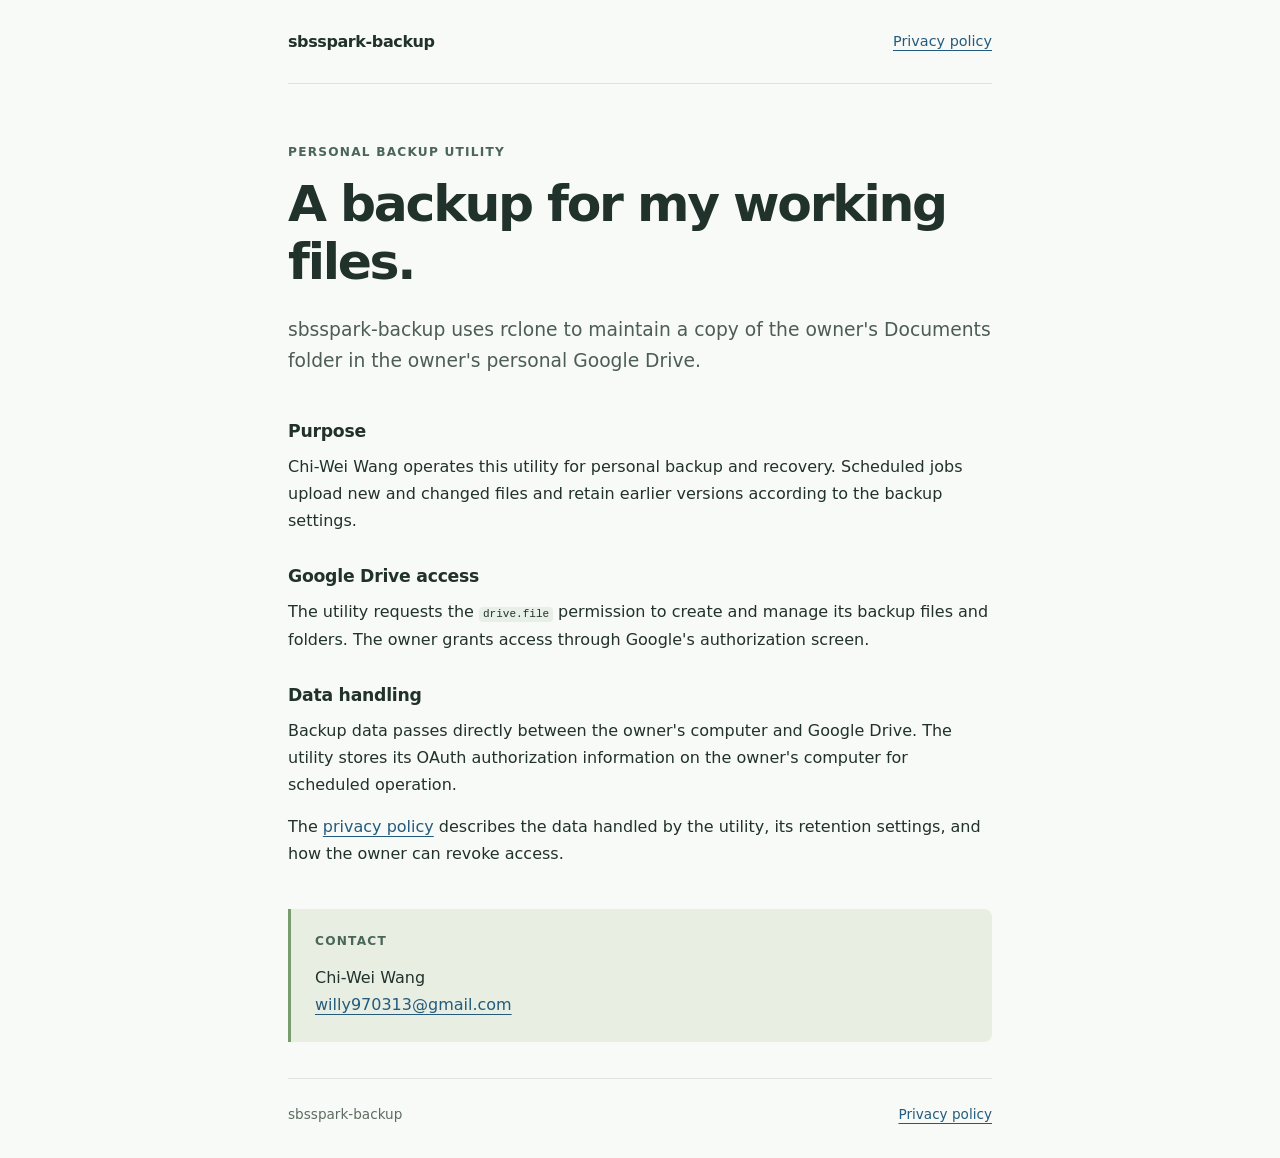
==== index.html @ 2d3f7f0b "Add OAuth app homepage and privacy policy" ====
<!doctype html>
<html lang="en">
<head>
  <meta charset="utf-8">
  <meta name="viewport" content="width=device-width, initial-scale=1">
  <meta name="description" content="Information about sbsspark-backup, a personal backup utility that uses rclone and Google Drive.">
  <title>sbsspark-backup</title>
  <link rel="stylesheet" href="style.css">
</head>
<body>
  <a class="skip-link" href="#main">Skip to content</a>
  <header class="site-header">
    <a class="wordmark" href="./" aria-current="page">sbsspark-backup</a>
    <nav aria-label="Main navigation"><a href="privacy.html">Privacy policy</a></nav>
  </header>
  <main id="main">
    <p class="eyebrow">Personal backup utility</p>
    <h1>A backup for my working files.</h1>
    <p class="lead">sbsspark-backup uses rclone to maintain a copy of the owner's Documents folder in the owner's personal Google Drive.</p>
    <section aria-labelledby="purpose">
      <h2 id="purpose">Purpose</h2>
      <p>Chi-Wei Wang operates this utility for personal backup and recovery. Scheduled jobs upload new and changed files and retain earlier versions according to the backup settings.</p>
    </section>
    <section aria-labelledby="access">
      <h2 id="access">Google Drive access</h2>
      <p>The utility requests the <code>drive.file</code> permission to create and manage its backup files and folders. The owner grants access through Google's authorization screen.</p>
    </section>
    <section aria-labelledby="handling">
      <h2 id="handling">Data handling</h2>
      <p>Backup data passes directly between the owner's computer and Google Drive. The utility stores its OAuth authorization information on the owner's computer for scheduled operation.</p>
      <p>The <a href="privacy.html">privacy policy</a> describes the data handled by the utility, its retention settings, and how the owner can revoke access.</p>
    </section>
    <aside class="contact" aria-label="Contact">
      <p class="eyebrow">Contact</p>
      <p>Chi-Wei Wang<br><a href="mailto:willy970313@gmail.com">willy970313@gmail.com</a></p>
    </aside>
  </main>
  <footer><span>sbsspark-backup</span><a href="privacy.html">Privacy policy</a></footer>
</body>
</html>
---- style.css ----
:root {
  color-scheme: light;
  font-family: ui-sans-serif, system-ui, -apple-system, BlinkMacSystemFont, "Segoe UI", sans-serif;
  color: #21312c;
  background: #f8faf7;
  line-height: 1.7;
  font-synthesis: none;
  text-rendering: optimizeLegibility;
  -webkit-font-smoothing: antialiased;
}
* { box-sizing: border-box; }
body { max-width: 760px; margin: 0 auto; padding: 0 28px; }
a { color: #245b7d; text-underline-offset: 4px; }
a:hover { color: #173e56; }
a:focus-visible { outline: 3px solid #347e5c; outline-offset: 5px; }
.skip-link { position: absolute; top: -100px; padding: 8px 16px; background: white; }
.skip-link:focus { top: 12px; }
.site-header { display: flex; justify-content: space-between; align-items: center; gap: 20px; padding: 28px 0; border-bottom: 1px solid #dce4db; }
.wordmark { color: #21312c; font-weight: 700; text-decoration: none; letter-spacing: -.025em; }
nav { font-size: .9rem; }
main { padding: 58px 0 36px; }
.eyebrow { color: #4a6657; font-size: .76rem; font-weight: 650; letter-spacing: .1em; text-transform: uppercase; margin: 0 0 12px; }
h1 { font-size: clamp(2.1rem, 6vw, 3.15rem); line-height: 1.15; letter-spacing: -.045em; font-weight: 650; margin: 0 0 24px; }
.lead { color: #4d5d54; font-size: 1.17rem; line-height: 1.65; margin: 0 0 42px; }
section { margin: 0 0 30px; }
h2 { font-size: 1.08rem; line-height: 1.4; letter-spacing: -.015em; margin: 0 0 10px; }
p { margin: 0 0 14px; }
code { font-size: .85em; background: #e8efe6; border-radius: 4px; padding: .12em .35em; overflow-wrap: anywhere; }
.contact { background: #e8efe2; border-left: 3px solid #7a9b6d; margin: 42px 0 0; padding: 22px 24px 10px; border-radius: 0 8px 8px 0; }
footer { display: flex; justify-content: space-between; gap: 20px; padding: 24px 0 32px; border-top: 1px solid #dce4db; color: #5c6c60; font-size: .85rem; }
@media (max-width: 480px) {
  body { padding: 0 20px; }
  .site-header { padding: 22px 0; gap: 12px; }
  .wordmark { font-size: .95rem; }
  nav { font-size: .8rem; }
  main { padding-top: 40px; }
  .lead { font-size: 1.08rem; }
}
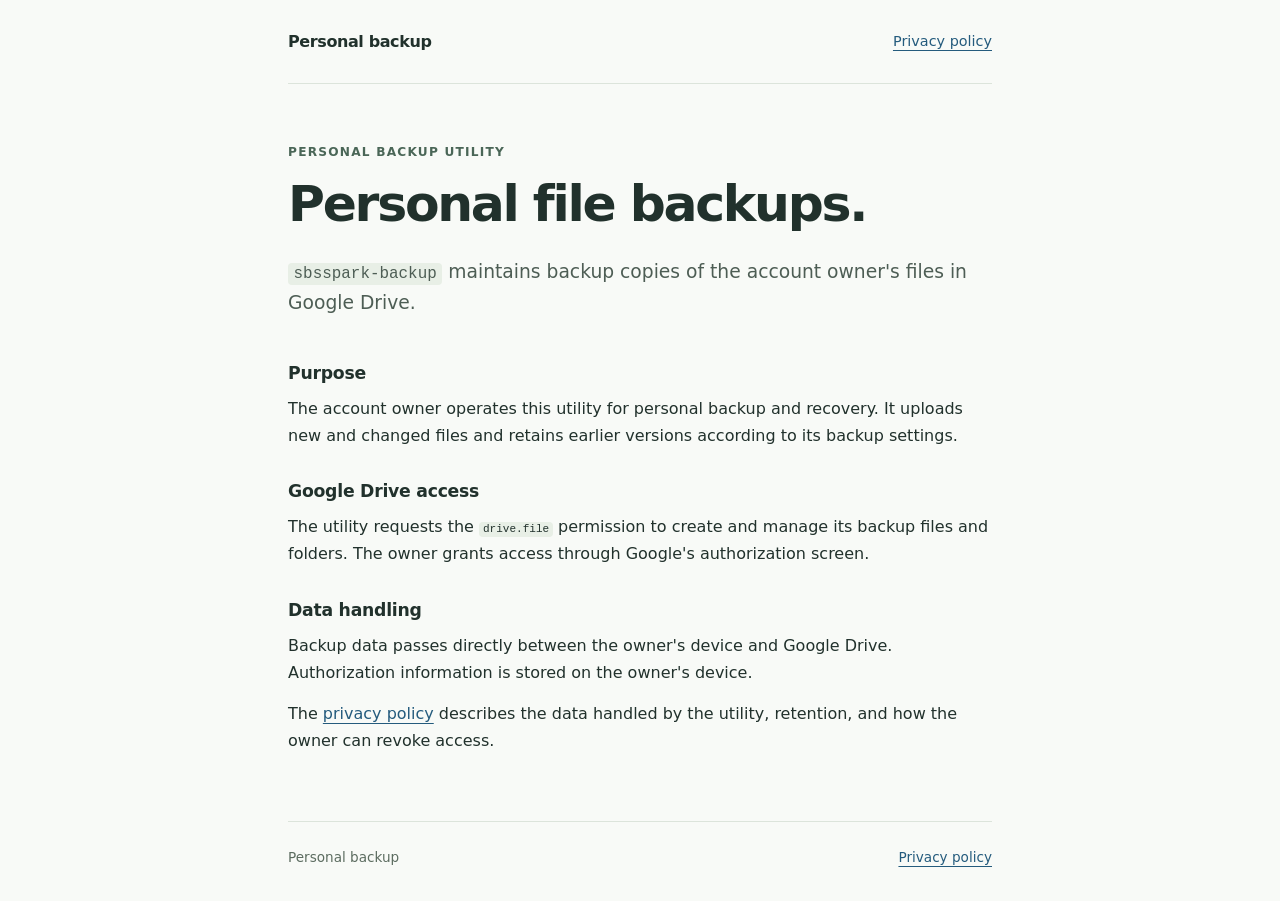
==== commit ef7fb7dd: "Minimize identifying information on public pages" ====
--- a/index.html
+++ b/index.html
@@ -3,23 +3,24 @@
 <head>
   <meta charset="utf-8">
   <meta name="viewport" content="width=device-width, initial-scale=1">
-  <meta name="description" content="Information about sbsspark-backup, a personal backup utility that uses rclone and Google Drive.">
-  <title>sbsspark-backup</title>
+  <meta name="description" content="A personal utility for backing up files to Google Drive.">
+  <meta name="robots" content="noindex">
+  <title>Personal backup utility</title>
   <link rel="stylesheet" href="style.css">
 </head>
 <body>
   <a class="skip-link" href="#main">Skip to content</a>
   <header class="site-header">
-    <a class="wordmark" href="./" aria-current="page">sbsspark-backup</a>
+    <a class="wordmark" href="./" aria-current="page">Personal backup</a>
     <nav aria-label="Main navigation"><a href="privacy.html">Privacy policy</a></nav>
   </header>
   <main id="main">
     <p class="eyebrow">Personal backup utility</p>
-    <h1>A backup for my working files.</h1>
-    <p class="lead">sbsspark-backup uses rclone to maintain a copy of the owner's Documents folder in the owner's personal Google Drive.</p>
+    <h1>Personal file backups.</h1>
+    <p class="lead"><code>sbsspark-backup</code> maintains backup copies of the account owner's files in Google Drive.</p>
     <section aria-labelledby="purpose">
       <h2 id="purpose">Purpose</h2>
-      <p>Chi-Wei Wang operates this utility for personal backup and recovery. Scheduled jobs upload new and changed files and retain earlier versions according to the backup settings.</p>
+      <p>The account owner operates this utility for personal backup and recovery. It uploads new and changed files and retains earlier versions according to its backup settings.</p>
     </section>
     <section aria-labelledby="access">
       <h2 id="access">Google Drive access</h2>
@@ -27,14 +28,10 @@
     </section>
     <section aria-labelledby="handling">
       <h2 id="handling">Data handling</h2>
-      <p>Backup data passes directly between the owner's computer and Google Drive. The utility stores its OAuth authorization information on the owner's computer for scheduled operation.</p>
-      <p>The <a href="privacy.html">privacy policy</a> describes the data handled by the utility, its retention settings, and how the owner can revoke access.</p>
+      <p>Backup data passes directly between the owner's device and Google Drive. Authorization information is stored on the owner's device.</p>
+      <p>The <a href="privacy.html">privacy policy</a> describes the data handled by the utility, retention, and how the owner can revoke access.</p>
     </section>
-    <aside class="contact" aria-label="Contact">
-      <p class="eyebrow">Contact</p>
-      <p>Chi-Wei Wang<br><a href="mailto:willy970313@gmail.com">willy970313@gmail.com</a></p>
-    </aside>
   </main>
-  <footer><span>sbsspark-backup</span><a href="privacy.html">Privacy policy</a></footer>
+  <footer><span>Personal backup</span><a href="privacy.html">Privacy policy</a></footer>
 </body>
 </html>
